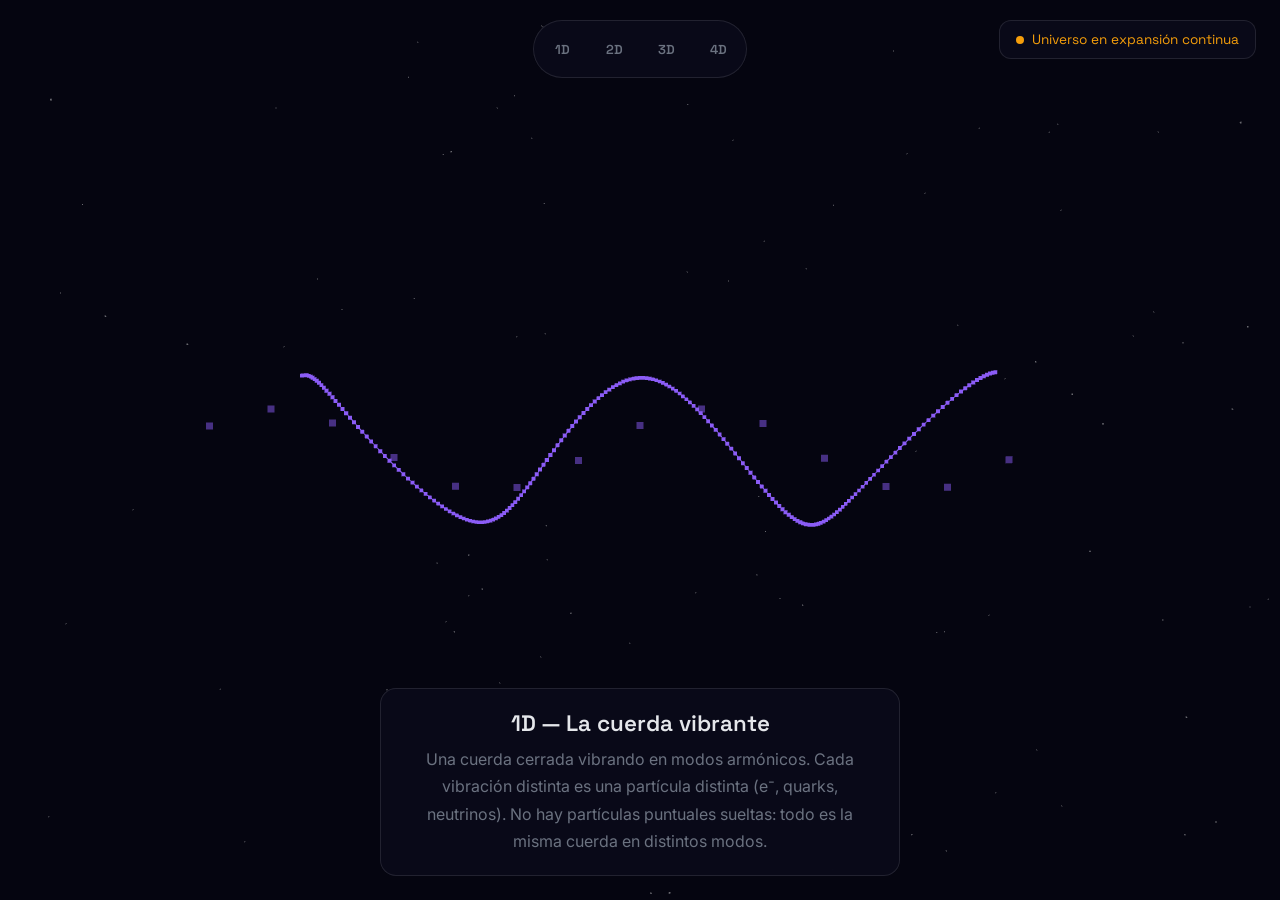
==== capas/index.html @ 182df4bb "Ruta /capas: visualización pura capas anidadas con selector (1D cuerda → 2D membrana barrido → 3D vo" ====
<!DOCTYPE html>
<html lang="es">
<head>
  <meta charset="UTF-8" />
  <meta name="viewport" content="width=device-width, initial-scale=1.0" />
  <title>Capas Anidadas — 1D → 2D → 3D → 4D</title>
  <link rel="preconnect" href="https://fonts.googleapis.com" />
  <link rel="preconnect" href="https://fonts.gstatic.com" crossorigin />
  <link href="https://fonts.googleapis.com/css2?family=Inter:wght@300;400;500;600;700&family=Space+Grotesk:wght@400;500;600;700&display=swap" rel="stylesheet" />
  <style>
    :root {
      --c1: #8B5CF6; --c2: #3B82F6; --c3: #10B981; --c4: #F59E0B;
      --bg: #050510; --fg: #E5E7EB; --muted: #6B7280;
      --font-d: 'Space Grotesk', sans-serif; --font-b: 'Inter', sans-serif;
    }
    * { margin:0; padding:0; box-sizing:border-box; }
    html, body { height:100%; overflow:hidden; background:var(--bg); color:var(--fg); font-family:var(--font-b); }
    #app { height:100%; position:relative; }

    /* Selector de capas */
    .layer-picker {
      position:fixed; top:20px; left:50%; transform:translateX(-50%);
      display:flex; gap:8px; background:rgba(10,10,26,0.9);
      border:1px solid rgba(255,255,255,0.1); border-radius:999px;
      padding:6px; backdrop-filter:blur(10px); z-index:100;
    }
    .layer-btn {
      width:44px; height:44px; border-radius:50%; border:1px solid transparent;
      background:transparent; color:var(--muted); font-family:var(--font-d);
      font-weight:600; font-size:13px; cursor:pointer;
      transition:all 0.3s cubic-bezier(0.22,1,0.36,1);
      display:flex; align-items:center; justify-content:center;
    }
    .layer-btn:hover { color:var(--fg); border-color:rgba(255,255,255,0.3); transform:scale(1.05); }
    .layer-btn.active { color:#050510; transform:scale(1.1); box-shadow:0 0 20px currentColor; }
    .layer-btn[data-layer="1"].active { background:var(--c1); border-color:var(--c1); }
    .layer-btn[data-layer="2"].active { background:var(--c2); border-color:var(--c2); }
    .layer-btn[data-layer="3"].active { background:var(--c3); border-color:var(--c3); }
    .layer-btn[data-layer="4"].active { background:var(--c4); border-color:var(--c4); }

    /* Info panel */
    .info-panel {
      position:fixed; bottom:24px; left:50%; transform:translateX(-50%);
      background:rgba(10,10,26,0.95); border:1px solid rgba(255,255,255,0.1);
      border-radius:16px; padding:20px 32px; max-width:520px; text-align:center;
      backdrop-filter:blur(10px); z-index:100;
      transition:opacity 0.4s, transform 0.4s;
    }
    .info-panel.hidden { opacity:0; pointer-events:none; transform:translateX(-50%) translateY(20px); }
    .info-title { font-family:var(--font-d); font-size:1.4rem; font-weight:600; margin-bottom:8px; }
    .info-desc { color:var(--muted); line-height:1.7; font-size:1rem; }

    /* Expansión indicator */
    .expansion-badge {
      position:fixed; top:20px; right:24px;
      background:rgba(10,10,26,0.9); border:1px solid rgba(255,255,255,0.1);
      border-radius:12px; padding:10px 16px; font-family:var(--font-d);
      font-size:0.85rem; color:var(--c4); backdrop-filter:blur(10px); z-index:100;
      display:flex; align-items:center; gap:8px;
    }
    .expansion-pulse {
      width:8px; height:8px; background:var(--c4); border-radius:50%;
      animation:pulse 2s infinite;
    }
    @keyframes pulse { 0%,100%{opacity:0.4;transform:scale(1)} 50%{opacity:1;transform:scale(1.3)} }

    @media (max-width:600px) {
      .layer-btn { width:38px; height:38px; font-size:11px; }
      .info-panel { margin:0 16px; left:0; right:0; transform:none; bottom:16px; padding:16px 20px; }
      .info-panel.hidden { transform:translateY(20px); }
      .expansion-badge { top:auto; bottom:140px; right:16px; left:16px; justify-content:center; }
    }
  </style>
</head>
<body>
  <div id="app"></div>

  <!-- Selector de capas -->
  <div class="layer-picker" role="radiogroup" aria-label="Seleccionar capa">
    <button class="layer-btn" data-layer="1" role="radio" aria-checked="true" title="1D — Cuerda vibrante">1D</button>
    <button class="layer-btn" data-layer="2" role="radio" aria-checked="false" title="2D — Membrana vibrante">2D</button>
    <button class="layer-btn" data-layer="3" role="radio" aria-checked="false" title="3D — Nuestro mundo">3D</button>
    <button class="layer-btn" data-layer="4" role="radio" aria-checked="false" title="4D — Hiperesfera">4D</button>
  </div>

  <!-- Badge de expansión -->
  <div class="expansion-badge">
    <span class="expansion-pulse" aria-hidden="true"></span>
    <span>Universo en expansión continua</span>
  </div>

  <!-- Panel informativo -->
  <div class="info-panel" id="infoPanel" role="region" aria-live="polite">
    <div class="info-title" id="infoTitle">1D — La cuerda vibrante</div>
    <div class="info-desc" id="infoDesc">
      Una cuerda cerrada vibrando en modos armónicos. Cada vibración distinta es una partícula distinta (e⁻, quarks, neutrinos). No hay partículas puntuales sueltas: todo es la misma cuerda en distintos modos.
    </div>
  </div>

  <!-- Librerías -->
  <script src="../js/three.min.js"></script>

  <script>
/* ============================================================
   Capas Anidadas — Visualización pura: cuerda → membrana → volumen → hiperesfera
   Todo en expansión continua. Selector para enfocar cada capa.
   ============================================================ */

const C = { 1:0x8B5CF6, 2:0x3B82F6, 3:0x10B981, 4:0xF59E0B };
const C_HEX = { 1:'#8B5CF6', 2:'#3B82F6', 3:'#10B981', 4:'#F59E0B' };

// ---- Config por capa ----
const LAYER_INFO = {
  1: { title:'1D — La cuerda vibrante', color:C_HEX[1],
    desc:'Una cuerda cerrada vibrando en modos armónicos. Cada vibración distinta es una partícula distinta (e⁻, quarks, neutrinos). No hay partículas puntuales sueltas: todo es la misma cuerda en distintos modos.' },
  2: { title:'2D — La membrana vibrante', color:C_HEX[2],
    desc:'La cuerda vibra y su trayectoria barre una superficie real: la domain wall. Sus fluctuaciones son Materia Oscura; al congelarse (dejar de oscilar) se convierte en Energía Oscura (w = −1).' },
  3: { title:'3D — Nuestro mundo', color:C_HEX[3],
    desc:'El volumen que habitamos. La membrana se cierra envolviendo un interior donde la materia forma órbitas estables (teorema de Ehrenfest). Aquí emerge la conciencia como recursividad: un bucle causal que se observa a sí mismo.' },
  4: { title:'4D — La hiperesfera', color:C_HEX[4],
    desc:'Un espacio de 4 dimensiones espaciales que envuelve nuestro 3D. Su proyección Kaluza-Klein genera el electromagnetismo; la tensión σ de su frontera es la Energía Oscura. R₀ ≈ 5.7 Gpc, σ ≈ 10⁻¹⁰ J/m².' }
};

// ---- Three.js setup ----
const app = document.getElementById('app');
const renderer = new THREE.WebGLRenderer({ antialias:true, alpha:true });
renderer.setPixelRatio(Math.min(window.devicePixelRatio, 2));
renderer.setSize(window.innerWidth, window.innerHeight);
app.appendChild(renderer.domElement);

const scene = new THREE.Scene();
const camera = new THREE.PerspectiveCamera(50, window.innerWidth/window.innerHeight, 0.1, 200);
camera.position.set(0, 0, 26);
camera.lookAt(0,0,0);

scene.add(new THREE.AmbientLight(0xffffff, 0.5));
const dl = new THREE.DirectionalLight(0xffffff, 0.9);
dl.position.set(8, 12, 15); scene.add(dl);

// ---- Geometrías base ----
const L = 5;              // longitud cuerda
const SEG = 200;          // resolución curva
const MEM_W = 40, MEM_H = 50; // membrana barrido
const HS_R = 5.0;         // radio hiperesfera

// ---- Objetos visuales ----

// 1. CUERDA (puntos + línea)
const sGeo = new THREE.BufferGeometry();
const sPos = new Float32Array((SEG+1)*3);
sGeo.setAttribute('position', new THREE.BufferAttribute(sPos,3));
const sMat = new THREE.PointsMaterial({ color:C[1], size:0.06, transparent:true, opacity:1 });
const sPts = new THREE.Points(sGeo, sMat); scene.add(sPts);

const lGeo = new THREE.BufferGeometry();
lGeo.setAttribute('position', new THREE.BufferAttribute(new Float32Array((SEG+1)*3), 3));
const lMat = new THREE.LineBasicMaterial({ color:C[1], transparent:true, opacity:0.9 });
const sLine = new THREE.Line(lGeo, lMat); scene.add(sLine);

// Partículas (modos = partículas)
const nParts = 14;
const pGeo = new THREE.BufferGeometry();
const pPos = new Float32Array(nParts*3);
pGeo.setAttribute('position', new THREE.BufferAttribute(pPos,3));
const pMat = new THREE.PointsMaterial({ color:C[1], size:0.11, transparent:true, opacity:0.95 });
const pMesh = new THREE.Points(pGeo, pMat); scene.add(pMesh);
const partData = Array.from({length:nParts},(_,i)=>({baseX:(i-nParts/2)*0.45, phase:i*0.9}));

// 2. MEMBRANA (barrido de la cuerda)
const mGeo = new THREE.BufferGeometry();
const mPos = new Float32Array(MEM_W*MEM_H*3);
const mUV = new Float32Array(MEM_W*MEM_H*2);
mGeo.setAttribute('position', new THREE.BufferAttribute(mPos,3));
mGeo.setAttribute('uv', new THREE.BufferAttribute(mUV,2));
const mMat = new THREE.MeshPhongMaterial({
  color:C[2], side:THREE.DoubleSide, transparent:true, opacity:0,
  emissive:C[2], emissiveIntensity:0.25, shininess:50
});
const mMesh = new THREE.Mesh(mGeo, mMat); scene.add(mMesh);

// Fluctuaciones DM
const nFl = 60*60;
const fGeo = new THREE.BufferGeometry();
const fPos = new Float32Array(nFl*3);
fGeo.setAttribute('position', new THREE.BufferAttribute(fPos,3));
const fMat = new THREE.PointsMaterial({ color:0xffffff, size:0.025, transparent:true, opacity:0 });
const fMesh = new THREE.Points(fGeo, fMat); scene.add(fMesh);

// 3. VOLUMEN 3D
const vol = new THREE.Group(); scene.add(vol);
const nucleus = new THREE.Mesh(new THREE.SphereGeometry(0.5,24,24),
  new THREE.MeshPhongMaterial({ color:C[3], emissive:C[3], emissiveIntensity:0.6, shininess:100 }));
nucleus.visible=false; vol.add(nucleus);

const orbits = [
  {r:1.3, speed:1.8, tilt:0.3}, {r:2.0, speed:1.2, tilt:1.1}, {r:2.8, speed:0.8, tilt:2.0}
];
const electrons = orbits.map(o=>{
  const e=new THREE.Mesh(new THREE.SphereGeometry(0.1,14,14), new THREE.MeshBasicMaterial({color:C[3]}));
  e.visible=false; vol.add(e); return {mesh:e, o};
});
const oRings = orbits.map(o=>{
  const r=new THREE.Mesh(new THREE.TorusGeometry(o.r,0.018,8,80),
    new THREE.MeshBasicMaterial({color:C[3],transparent:true,opacity:0}));
  r.rotation.x=o.tilt; r.visible=false; vol.add(r); return r;
});
const recLoop = new THREE.Mesh(new THREE.TorusGeometry(1.6,0.04,16,120),
  new THREE.MeshBasicMaterial({color:0xffd700,transparent:true,opacity:0}));
recLoop.rotation.x=Math.PI/2; recLoop.visible=false; vol.add(recLoop);

// Esfera envolvente (domain wall cerrada)
const hshell = new THREE.Mesh(new THREE.SphereGeometry(3.3,40,40),
  new THREE.MeshBasicMaterial({color:0x9CA3D6,transparent:true,opacity:0}));
const hwire = new THREE.Mesh(new THREE.SphereGeometry(3.3,40,40),
  new THREE.MeshBasicMaterial({color:C[2],wireframe:true,transparent:true,opacity:0}));
hshell.visible=false; hwire.visible=false; vol.add(hshell); vol.add(hwire);

// 4. HIPERESFERA 4D
const hsGroup = new THREE.Group(); scene.add(hsGroup);
const hsMesh = new THREE.Mesh(new THREE.SphereGeometry(HS_R,56,56),
  new THREE.MeshPhongMaterial({color:C[4],wireframe:true,transparent:true,opacity:0,emissive:C[4],emissiveIntensity:0.15}));
hsGroup.add(hsMesh);

// Rayos KK
const nRay=140; const rayGeo=new THREE.BufferGeometry();
const rPos=new Float32Array(nRay*3); rayGeo.setAttribute('position',new THREE.BufferAttribute(rPos,3));
const rayData=Array.from({length:nRay},()=>({th:Math.random()*Math.PI*2,ph:Math.acos(2*Math.random()-1),speed:0.35+Math.random()*0.5,off:Math.random()*40}));
rayGeo.setAttribute('position',new THREE.BufferAttribute(rPos,3));
const rMat=new THREE.PointsMaterial({color:C[4],size:0.06,transparent:true,opacity:0});
const rMesh=new THREE.Points(rayGeo,rMat); hsGroup.add(rMesh);

// EM proyectado
const nEM=90; const emGeo=new THREE.BufferGeometry();
const ePos=new Float32Array(nEM*3); emGeo.setAttribute('position',new THREE.BufferAttribute(ePos,3));
const emData=Array.from({length:nEM},()=>({th:Math.random()*Math.PI*2,ph:Math.acos(2*Math.random()-1),r:2.8+Math.random()*1.6,speed:0.8+Math.random()*1.2}));
emGeo.setAttribute('position',new THREE.BufferAttribute(ePos,3));
const eMat=new THREE.PointsMaterial({color:0xffeb3b,size:0.05,transparent:true,opacity:0});
const eMesh=new THREE.Points(emGeo,eMat); hsGroup.add(eMesh);

// Estrellas
const sG=new THREE.BufferGeometry(); const sP=new Float32Array(900*3);
for(let i=0;i<900;i++){const r=12+Math.random()*50,th=Math.random()*Math.PI*2,ph=Math.acos(2*Math.random()-1);sP[i*3]=r*Math.sin(ph)*Math.cos(th);sP[i*3+1]=r*Math.sin(ph)*Math.sin(th);sP[i*3+2]=r*Math.cos(ph);}
sG.setAttribute('position',new THREE.BufferAttribute(sP,3));
scene.add(new THREE.Points(sG,new THREE.PointsMaterial({color:0xffffff,size:0.06,transparent:true,opacity:0.4})));

// ---- Estado global ----
const state = {
  targetT: 0,       // 0..1 global
  t: 0,             // suavizado
  targetZoom: 26,
  zoom: 26,
  activeLayer: 1,   // 1..4 qué capa enfocar
  mouseX: 0, mouseY: 0
};

const ZOOM = { 1:7, 2:11, 3:16, 4:24 };

// ---- Mapeo capa → rango t ----
// Cada capa ocupa un rango; al enfocar una capa, t va a su centro
const LAYER_T_CENTER = { 1:0.125, 2:0.375, 3:0.625, 4:0.875 };

// ---- Selector UI ----
const btns = document.querySelectorAll('.layer-btn');
const infoPanel = document.getElementById('infoPanel');
const infoTitle = document.getElementById('infoTitle');
const infoDesc = document.getElementById('infoDesc');

btns.forEach(b=>{
  b.addEventListener('click',()=>{
    const L = parseInt(b.dataset.layer);
    if (state.activeLayer === L) return;
    state.activeLayer = L;
    state.targetT = LAYER_T_CENTER[L];
    state.targetZoom = ZOOM[L];
    btns.forEach(x=>{x.classList.remove('active');x.setAttribute('aria-checked','false')});
    b.classList.add('active'); b.setAttribute('aria-checked','true');
    const info = LAYER_INFO[L];
    infoTitle.textContent = info.title; infoTitle.style.color = info.color;
    infoDesc.textContent = info.desc;
    infoPanel.classList.remove('hidden');
  });
});

// Inicial: enfocar 1D
state.targetT = LAYER_T_CENTER[1];
state.targetZoom = ZOOM[1];

window.addEventListener('resize',()=>{
  camera.aspect = window.innerWidth/window.innerHeight;
  camera.updateProjectionMatrix();
  renderer.setSize(window.innerWidth, window.innerHeight);
});
window.addEventListener('mousemove',e=>{
  state.mouseX = (e.clientX/window.innerWidth-0.5)*2;
  state.mouseY = (e.clientY/window.innerHeight-0.5)*2;
});

// ---- Funciones de geometría ----
function curvePoints(t, amp){
  const out=[];
  for(let i=0;i<=SEG;i++){
    const u=i/SEG;
    const x=(u-0.5)*L;
    const ph = x*2.5 + t*3;
    out.push(new THREE.Vector3(x, Math.sin(ph)*amp, Math.cos(ph*1.7)*amp*0.6));
  }
  return out;
}
function ease(a,b,k,dt){return a+(b-a)*(1-Math.exp(-k*dt));}

// ---- Update principal (t global 0..1) ----
function updateAll(t){
  const p1 = THREE.MathUtils.clamp(t/0.25, 0, 1);
  const p2 = THREE.MathUtils.clamp((t-0.25)/0.25, 0, 1);
  const p3 = THREE.MathUtils.clamp((t-0.5)/0.25, 0, 1);
  const p4 = THREE.MathUtils.clamp((t-0.75)/0.25, 0, 1);

  // 1. CUERDA
  const curveAmp = 0.55 * (1 + p3*0.3);
  const pts = curvePoints(t*4, curveAmp);
  for(let i=0;i<=SEG;i++){
    const v=pts[i];
    sPos[i*3]=v.x; sPos[i*3+1]=v.y; sPos[i*3+2]=v.z;
    lGeo.attributes.position.array[i*3]=v.x;
    lGeo.attributes.position.array[i*3+1]=v.y;
    lGeo.attributes.position.array[i*3+2]=v.z;
  }
  sGeo.attributes.position.needsUpdate=true;
  lGeo.attributes.position.needsUpdate=true;
  sPts.material.opacity = p1>0?1:0;
  sLine.material.opacity = p1>0?0.9:0;
  sPts.visible=lGeo.visible=p1>0.01;

  // partículas (modos)
  for(let i=0;i<nParts;i++){
    const d=partData[i];
    const y=Math.sin(t*5+d.phase)*0.3;
    pPos[i*3]=d.baseX; pPos[i*3+1]=y; pPos[i*3+2]=0;
  }
  pGeo.attributes.position.needsUpdate=true;
  pMesh.material.opacity=p1; pMesh.visible=p1>0.01;

  // 2. MEMBRANA (barrido de la curva)
  if(p2>0.01){
    mMesh.visible=true; mMesh.material.opacity=0.55*p2;
    fMesh.visible=true; fMesh.material.opacity=0.7*p2*(1-THREE.MathUtils.clamp((t-0.5)/0.25,0,1));
    // Generar membrana como barrido de la curva
    for(let j=0;j<MEM_H;j++){
      const u=j/(MEM_H-1);
      const cx=(u-0.5)*L;
      const cy=Math.sin(cx*2.5+t*4)*0.55;
      const cz=Math.cos(cx*2.5*1.7+t*4)*0.55*0.6;
      for(let i=0;i<MEM_W;i++){
        const v=i/MEM_W;
        const ang=v*Math.PI*2;
        const R=1.8*p2;
        // Tangente aprox
        const du=0.01, u2=Math.min(u+du,1);
        const cx2=(u2-0.5)*L;
        const cy2=Math.sin(cx2*2.5+t*4)*0.55;
        const cz2=Math.cos(cx2*2.5*1.7+t*4)*0.55*0.6;
        const tx=cx2-cx, ty=cy2-cy, tz=cz2-cz;
        const tl=Math.hypot(tx,ty,tz)||1;
        const nx=tx/tl, ny=ty/tl, nz=tz/tl;
        const px=-nz, pz=nx, py=0;
        const pl=Math.hypot(px,py,pz)||1;
        const bx=py*nz-pz*ny, by=pz*nx-px*nz, bz=px*ny-py*nx;
        const rx=cx+R*(Math.cos(ang)*bx+Math.sin(ang)*px/pl);
        const ry=cy+R*(Math.cos(ang)*by+Math.sin(ang)*py/pl);
        const rz=cz+R*(Math.cos(ang)*bz+Math.sin(ang)*pz/pl);
        const idx=(j*MEM_W+i)*3;
        mPos[idx]=rx; mPos[idx+1]=ry; mPos[idx+2]=rz;
        mUV[idx]=v; mUV[idx+1]=u;
      }
    }
    mGeo.attributes.position.needsUpdate=true;
    mGeo.computeVertexNormals();
  }else{mMesh.visible=false;}

  // Fluctuaciones DM (se congelan en fase 3)
  const freeze=THREE.MathUtils.clamp((t-0.5)/0.25,0,1);
  if(p2>0.01){
    const amp=0.4*(1-freeze*0.7);
    for(let i=0;i<nFl;i++){
      const u=Math.random(), v=Math.random();
      const cx=(u-0.5)*4, cy=(v-0.5)*4;
      const cz=Math.sin(cx*1.3+t*(1.4-freeze))*Math.cos(cy*1.3+t*(1.1-freeze))*amp;
      fPos[i*3]=cx; fPos[i*3+1]=cy; fPos[i*3+2]=cz;
    }
    fGeo.attributes.position.needsUpdate=true;
  }

  // 3. VOLUMEN
  const volOn=p3>0.02;
  vol.children.forEach(c=>c.visible=volOn);
  if(volOn){
    const ws=p3;
    nucleus.visible=true;
    electrons.forEach(e=>e.mesh.visible=true);
    oRings.forEach(r=>{r.visible=true;r.material.opacity=0.35*ws;});
    recLoop.visible=true; recLoop.material.opacity=0.4*ws;
    recLoop.rotation.y=t*0.8; recLoop.scale.setScalar(1+0.15*Math.sin(t*3)*ws);
    electrons.forEach((el,i)=>{
      const a=t*el.o.speed+i;
      const x=el.o.r*Math.cos(a), z=el.o.r*Math.sin(a);
      el.mesh.position.set(x,0,z);
      el.mesh.position.applyAxisAngle(new THREE.Vector3(1,0,0),el.o.tilt);
    });
    const s=0.2+0.8*ws;
    hshell.visible=hwire.visible=true;
    hshell.scale.setScalar(s); hwire.scale.setScalar(s);
    hshell.material.opacity=0.08+0.12*ws;
    hwire.material.opacity=0.15+0.25*ws;
    hwire.rotation.y=t*0.08;
  }

  // 4. HIPERESFERA
  const hsOn=p4>0.02;
  hsGroup.children.forEach(c=>c.visible=hsOn);
  if(hsOn){
    hsMesh.visible=true; hsMesh.material.opacity=0.3*p4;
    hsMesh.rotation.x=t*0.06; hsMesh.rotation.y=t*0.1;
    rMesh.visible=true; rMesh.material.opacity=0.85*p4;
    const rp=rMesh.geometry.attributes.position.array;
    const up=new THREE.Vector3();
    for(let i=0;i<nRay;i++){
      const rd=rayData[i];
      const frac=(t*rd.speed+rd.off)%1;
      const rad=HS_R*Math.pow(1-frac,1.3);
      up.set(Math.sin(rd.ph)*Math.cos(rd.th), Math.sin(rd.ph)*Math.sin(rd.th), Math.cos(rd.ph));
      rp[i*3]=up.x*rad; rp[i*3+1]=up.y*rad; rp[i*3+2]=up.z*rad;
    }
    rMesh.geometry.attributes.position.needsUpdate=true;
    rMesh.material.opacity=0.85*p4;
    eMesh.visible=true; eMesh.material.opacity=0.7*p4;
    const ep=eMesh.geometry.attributes.position.array;
    emData.forEach((d,i)=>{
      const r=d.r*(0.9+0.1*Math.sin(t*d.speed));
      ep[i*3]=r*Math.sin(d.ph)*Math.cos(d.th+t*d.speed*0.5);
      ep[i*3+1]=r*Math.sin(d.ph)*Math.sin(d.th+t*d.speed*0.5);
      ep[i*3+2]=r*Math.cos(d.ph);
    });
    eMesh.geometry.attributes.position.needsUpdate=true;
  }
}

// ---- Loop ----
let last=performance.now();
function animate(now){
  const dt=Math.min((now-last)/1000,0.1); last=now;
  state.t = state.t + (state.targetT-state.t)*Math.min(dt*2.5,1);
  state.zoom = state.zoom + (state.targetZoom-state.zoom)*Math.min(dt*2.2,1);
  camera.position.z = state.zoom;
  camera.position.x += (state.mouseX*1.2 - camera.position.x)*Math.min(dt*2,1);
  camera.position.y += (-state.mouseY*0.8 - camera.position.y)*Math.min(dt*2,1);
  camera.lookAt(0,0,0);
  updateAll(state.t);
  renderer.render(scene,camera);
  requestAnimationFrame(animate);
}
requestAnimationFrame(animate);
</script>
  </script>
</body>
</html>
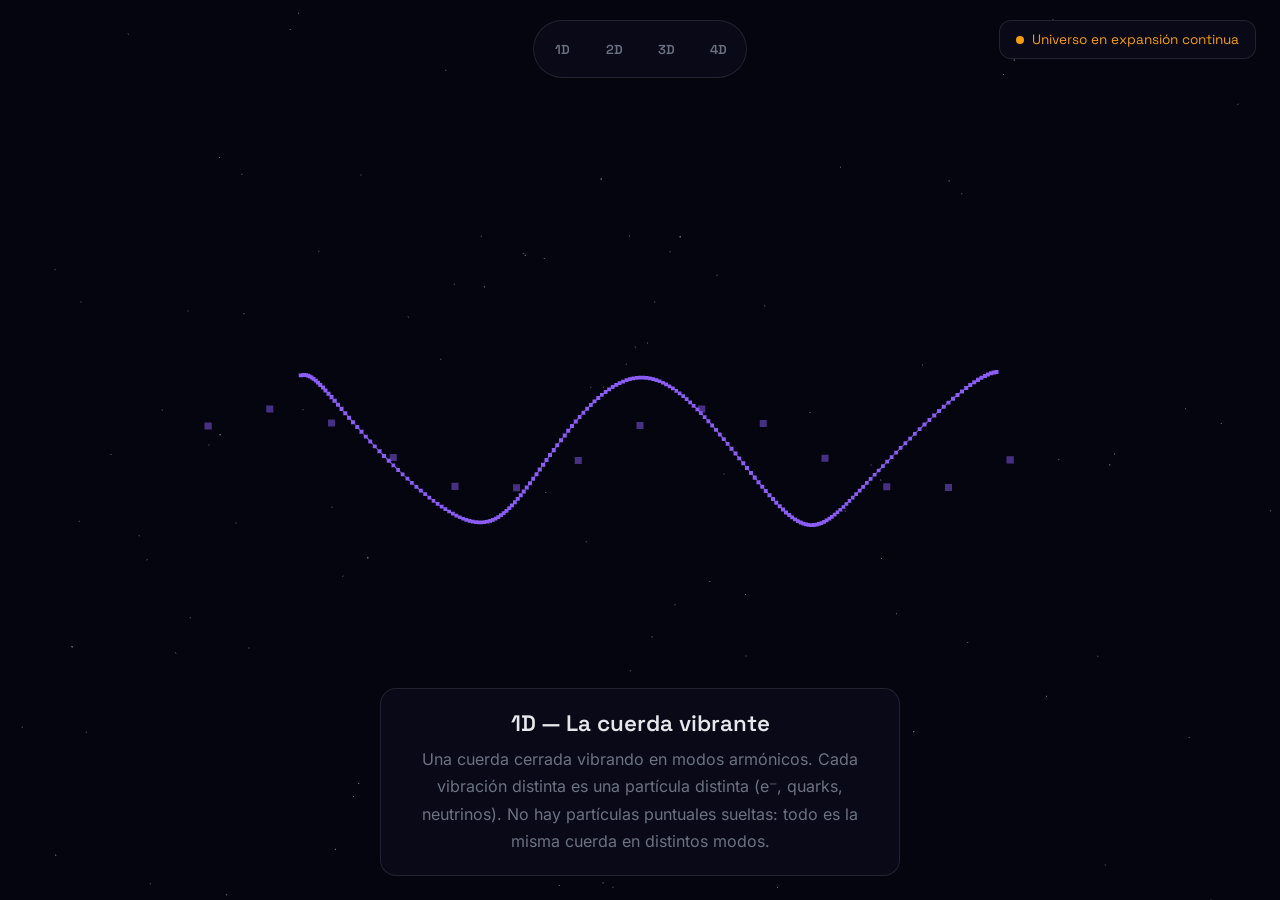
==== commit 51e75ddf: "fix: auto-hospedar tipografias y endurecer el sitio - Inter y Space Grotesk locales en css/fonts/ (S" ====
--- a/capas/index.html
+++ b/capas/index.html
@@ -4,9 +4,9 @@
   <meta charset="UTF-8" />
   <meta name="viewport" content="width=device-width, initial-scale=1.0" />
   <title>Capas Anidadas — 1D → 2D → 3D → 4D</title>
-  <link rel="preconnect" href="https://fonts.googleapis.com" />
-  <link rel="preconnect" href="https://fonts.gstatic.com" crossorigin />
-  <link href="https://fonts.googleapis.com/css2?family=Inter:wght@300;400;500;600;700&family=Space+Grotesk:wght@400;500;600;700&display=swap" rel="stylesheet" />
+  <meta name="referrer" content="strict-origin-when-cross-origin" />
+  <meta http-equiv="Content-Security-Policy" content="default-src 'self'; base-uri 'self'; object-src 'none'; script-src 'self' 'unsafe-inline'; style-src 'self' 'unsafe-inline'; img-src 'self' data:; font-src 'self'; connect-src 'none'; form-action 'none'" />
+  <link rel="stylesheet" href="../css/fonts.css" />
   <style>
     :root {
       --c1: #8B5CF6; --c2: #3B82F6; --c3: #10B981; --c4: #F59E0B;
@@ -77,10 +77,10 @@
 
   <!-- Selector de capas -->
   <div class="layer-picker" role="radiogroup" aria-label="Seleccionar capa">
-    <button class="layer-btn" data-layer="1" role="radio" aria-checked="true" title="1D — Cuerda vibrante">1D</button>
-    <button class="layer-btn" data-layer="2" role="radio" aria-checked="false" title="2D — Membrana vibrante">2D</button>
-    <button class="layer-btn" data-layer="3" role="radio" aria-checked="false" title="3D — Nuestro mundo">3D</button>
-    <button class="layer-btn" data-layer="4" role="radio" aria-checked="false" title="4D — Hiperesfera">4D</button>
+    <button type="button" class="layer-btn" data-layer="1" role="radio" aria-checked="true" title="1D — Cuerda vibrante">1D</button>
+    <button type="button" class="layer-btn" data-layer="2" role="radio" aria-checked="false" title="2D — Membrana vibrante">2D</button>
+    <button type="button" class="layer-btn" data-layer="3" role="radio" aria-checked="false" title="3D — Nuestro mundo">3D</button>
+    <button type="button" class="layer-btn" data-layer="4" role="radio" aria-checked="false" title="4D — Hiperesfera">4D</button>
   </div>
 
   <!-- Badge de expansión -->
@@ -460,6 +460,5 @@
 }
 requestAnimationFrame(animate);
 </script>
-  </script>
 </body>
 </html>
--- a/css/fonts.css
+++ b/css/fonts.css
@@ -0,0 +1,182 @@
+/* Fuentes auto-hospedadas (SIL Open Font License 1.1).
+   Originales: Google Fonts. Sin peticiones a terceros. */
+
+@font-face {
+  font-family: 'Inter';
+  font-style: normal;
+  font-weight: 300;
+  font-display: swap;
+  src: url("fonts/inter-normal-300-latin-ext.woff2") format("woff2");
+  unicode-range: U+0100-02BA, U+02BD-02C5, U+02C7-02CC, U+02CE-02D7, U+02DD-02FF, U+0304, U+0308, U+0329, U+1D00-1DBF, U+1E00-1E9F, U+1EF2-1EFF, U+2020, U+20A0-20AB, U+20AD-20C4, U+2113, U+2C60-2C7F, U+A720-A7FF;
+}
+
+@font-face {
+  font-family: 'Inter';
+  font-style: normal;
+  font-weight: 300;
+  font-display: swap;
+  src: url("fonts/inter-normal-300-latin.woff2") format("woff2");
+  unicode-range: U+0000-00FF, U+0131, U+0152-0153, U+02BB-02BC, U+02C6, U+02DA, U+02DC, U+0304, U+0308, U+0329, U+2000-206F, U+20AC, U+2122, U+2191, U+2193, U+2212, U+2215, U+FEFF, U+FFFD;
+}
+
+@font-face {
+  font-family: 'Inter';
+  font-style: normal;
+  font-weight: 400;
+  font-display: swap;
+  src: url("fonts/inter-normal-400-latin-ext.woff2") format("woff2");
+  unicode-range: U+0100-02BA, U+02BD-02C5, U+02C7-02CC, U+02CE-02D7, U+02DD-02FF, U+0304, U+0308, U+0329, U+1D00-1DBF, U+1E00-1E9F, U+1EF2-1EFF, U+2020, U+20A0-20AB, U+20AD-20C4, U+2113, U+2C60-2C7F, U+A720-A7FF;
+}
+
+@font-face {
+  font-family: 'Inter';
+  font-style: normal;
+  font-weight: 400;
+  font-display: swap;
+  src: url("fonts/inter-normal-400-latin.woff2") format("woff2");
+  unicode-range: U+0000-00FF, U+0131, U+0152-0153, U+02BB-02BC, U+02C6, U+02DA, U+02DC, U+0304, U+0308, U+0329, U+2000-206F, U+20AC, U+2122, U+2191, U+2193, U+2212, U+2215, U+FEFF, U+FFFD;
+}
+
+@font-face {
+  font-family: 'Inter';
+  font-style: normal;
+  font-weight: 500;
+  font-display: swap;
+  src: url("fonts/inter-normal-500-latin-ext.woff2") format("woff2");
+  unicode-range: U+0100-02BA, U+02BD-02C5, U+02C7-02CC, U+02CE-02D7, U+02DD-02FF, U+0304, U+0308, U+0329, U+1D00-1DBF, U+1E00-1E9F, U+1EF2-1EFF, U+2020, U+20A0-20AB, U+20AD-20C4, U+2113, U+2C60-2C7F, U+A720-A7FF;
+}
+
+@font-face {
+  font-family: 'Inter';
+  font-style: normal;
+  font-weight: 500;
+  font-display: swap;
+  src: url("fonts/inter-normal-500-latin.woff2") format("woff2");
+  unicode-range: U+0000-00FF, U+0131, U+0152-0153, U+02BB-02BC, U+02C6, U+02DA, U+02DC, U+0304, U+0308, U+0329, U+2000-206F, U+20AC, U+2122, U+2191, U+2193, U+2212, U+2215, U+FEFF, U+FFFD;
+}
+
+@font-face {
+  font-family: 'Inter';
+  font-style: normal;
+  font-weight: 600;
+  font-display: swap;
+  src: url("fonts/inter-normal-600-latin-ext.woff2") format("woff2");
+  unicode-range: U+0100-02BA, U+02BD-02C5, U+02C7-02CC, U+02CE-02D7, U+02DD-02FF, U+0304, U+0308, U+0329, U+1D00-1DBF, U+1E00-1E9F, U+1EF2-1EFF, U+2020, U+20A0-20AB, U+20AD-20C4, U+2113, U+2C60-2C7F, U+A720-A7FF;
+}
+
+@font-face {
+  font-family: 'Inter';
+  font-style: normal;
+  font-weight: 600;
+  font-display: swap;
+  src: url("fonts/inter-normal-600-latin.woff2") format("woff2");
+  unicode-range: U+0000-00FF, U+0131, U+0152-0153, U+02BB-02BC, U+02C6, U+02DA, U+02DC, U+0304, U+0308, U+0329, U+2000-206F, U+20AC, U+2122, U+2191, U+2193, U+2212, U+2215, U+FEFF, U+FFFD;
+}
+
+@font-face {
+  font-family: 'Inter';
+  font-style: normal;
+  font-weight: 700;
+  font-display: swap;
+  src: url("fonts/inter-normal-700-latin-ext.woff2") format("woff2");
+  unicode-range: U+0100-02BA, U+02BD-02C5, U+02C7-02CC, U+02CE-02D7, U+02DD-02FF, U+0304, U+0308, U+0329, U+1D00-1DBF, U+1E00-1E9F, U+1EF2-1EFF, U+2020, U+20A0-20AB, U+20AD-20C4, U+2113, U+2C60-2C7F, U+A720-A7FF;
+}
+
+@font-face {
+  font-family: 'Inter';
+  font-style: normal;
+  font-weight: 700;
+  font-display: swap;
+  src: url("fonts/inter-normal-700-latin.woff2") format("woff2");
+  unicode-range: U+0000-00FF, U+0131, U+0152-0153, U+02BB-02BC, U+02C6, U+02DA, U+02DC, U+0304, U+0308, U+0329, U+2000-206F, U+20AC, U+2122, U+2191, U+2193, U+2212, U+2215, U+FEFF, U+FFFD;
+}
+
+@font-face {
+  font-family: 'Inter';
+  font-style: normal;
+  font-weight: 800;
+  font-display: swap;
+  src: url("fonts/inter-normal-800-latin-ext.woff2") format("woff2");
+  unicode-range: U+0100-02BA, U+02BD-02C5, U+02C7-02CC, U+02CE-02D7, U+02DD-02FF, U+0304, U+0308, U+0329, U+1D00-1DBF, U+1E00-1E9F, U+1EF2-1EFF, U+2020, U+20A0-20AB, U+20AD-20C4, U+2113, U+2C60-2C7F, U+A720-A7FF;
+}
+
+@font-face {
+  font-family: 'Inter';
+  font-style: normal;
+  font-weight: 800;
+  font-display: swap;
+  src: url("fonts/inter-normal-800-latin.woff2") format("woff2");
+  unicode-range: U+0000-00FF, U+0131, U+0152-0153, U+02BB-02BC, U+02C6, U+02DA, U+02DC, U+0304, U+0308, U+0329, U+2000-206F, U+20AC, U+2122, U+2191, U+2193, U+2212, U+2215, U+FEFF, U+FFFD;
+}
+
+@font-face {
+  font-family: 'Space Grotesk';
+  font-style: normal;
+  font-weight: 400;
+  font-display: swap;
+  src: url("fonts/space-grotesk-normal-400-latin-ext.woff2") format("woff2");
+  unicode-range: U+0100-02BA, U+02BD-02C5, U+02C7-02CC, U+02CE-02D7, U+02DD-02FF, U+0304, U+0308, U+0329, U+1D00-1DBF, U+1E00-1E9F, U+1EF2-1EFF, U+2020, U+20A0-20AB, U+20AD-20C4, U+2113, U+2C60-2C7F, U+A720-A7FF;
+}
+
+@font-face {
+  font-family: 'Space Grotesk';
+  font-style: normal;
+  font-weight: 400;
+  font-display: swap;
+  src: url("fonts/space-grotesk-normal-400-latin.woff2") format("woff2");
+  unicode-range: U+0000-00FF, U+0131, U+0152-0153, U+02BB-02BC, U+02C6, U+02DA, U+02DC, U+0304, U+0308, U+0329, U+2000-206F, U+20AC, U+2122, U+2191, U+2193, U+2212, U+2215, U+FEFF, U+FFFD;
+}
+
+@font-face {
+  font-family: 'Space Grotesk';
+  font-style: normal;
+  font-weight: 500;
+  font-display: swap;
+  src: url("fonts/space-grotesk-normal-500-latin-ext.woff2") format("woff2");
+  unicode-range: U+0100-02BA, U+02BD-02C5, U+02C7-02CC, U+02CE-02D7, U+02DD-02FF, U+0304, U+0308, U+0329, U+1D00-1DBF, U+1E00-1E9F, U+1EF2-1EFF, U+2020, U+20A0-20AB, U+20AD-20C4, U+2113, U+2C60-2C7F, U+A720-A7FF;
+}
+
+@font-face {
+  font-family: 'Space Grotesk';
+  font-style: normal;
+  font-weight: 500;
+  font-display: swap;
+  src: url("fonts/space-grotesk-normal-500-latin.woff2") format("woff2");
+  unicode-range: U+0000-00FF, U+0131, U+0152-0153, U+02BB-02BC, U+02C6, U+02DA, U+02DC, U+0304, U+0308, U+0329, U+2000-206F, U+20AC, U+2122, U+2191, U+2193, U+2212, U+2215, U+FEFF, U+FFFD;
+}
+
+@font-face {
+  font-family: 'Space Grotesk';
+  font-style: normal;
+  font-weight: 600;
+  font-display: swap;
+  src: url("fonts/space-grotesk-normal-600-latin-ext.woff2") format("woff2");
+  unicode-range: U+0100-02BA, U+02BD-02C5, U+02C7-02CC, U+02CE-02D7, U+02DD-02FF, U+0304, U+0308, U+0329, U+1D00-1DBF, U+1E00-1E9F, U+1EF2-1EFF, U+2020, U+20A0-20AB, U+20AD-20C4, U+2113, U+2C60-2C7F, U+A720-A7FF;
+}
+
+@font-face {
+  font-family: 'Space Grotesk';
+  font-style: normal;
+  font-weight: 600;
+  font-display: swap;
+  src: url("fonts/space-grotesk-normal-600-latin.woff2") format("woff2");
+  unicode-range: U+0000-00FF, U+0131, U+0152-0153, U+02BB-02BC, U+02C6, U+02DA, U+02DC, U+0304, U+0308, U+0329, U+2000-206F, U+20AC, U+2122, U+2191, U+2193, U+2212, U+2215, U+FEFF, U+FFFD;
+}
+
+@font-face {
+  font-family: 'Space Grotesk';
+  font-style: normal;
+  font-weight: 700;
+  font-display: swap;
+  src: url("fonts/space-grotesk-normal-700-latin-ext.woff2") format("woff2");
+  unicode-range: U+0100-02BA, U+02BD-02C5, U+02C7-02CC, U+02CE-02D7, U+02DD-02FF, U+0304, U+0308, U+0329, U+1D00-1DBF, U+1E00-1E9F, U+1EF2-1EFF, U+2020, U+20A0-20AB, U+20AD-20C4, U+2113, U+2C60-2C7F, U+A720-A7FF;
+}
+
+@font-face {
+  font-family: 'Space Grotesk';
+  font-style: normal;
+  font-weight: 700;
+  font-display: swap;
+  src: url("fonts/space-grotesk-normal-700-latin.woff2") format("woff2");
+  unicode-range: U+0000-00FF, U+0131, U+0152-0153, U+02BB-02BC, U+02C6, U+02DA, U+02DC, U+0304, U+0308, U+0329, U+2000-206F, U+20AC, U+2122, U+2191, U+2193, U+2212, U+2215, U+FEFF, U+FFFD;
+}
